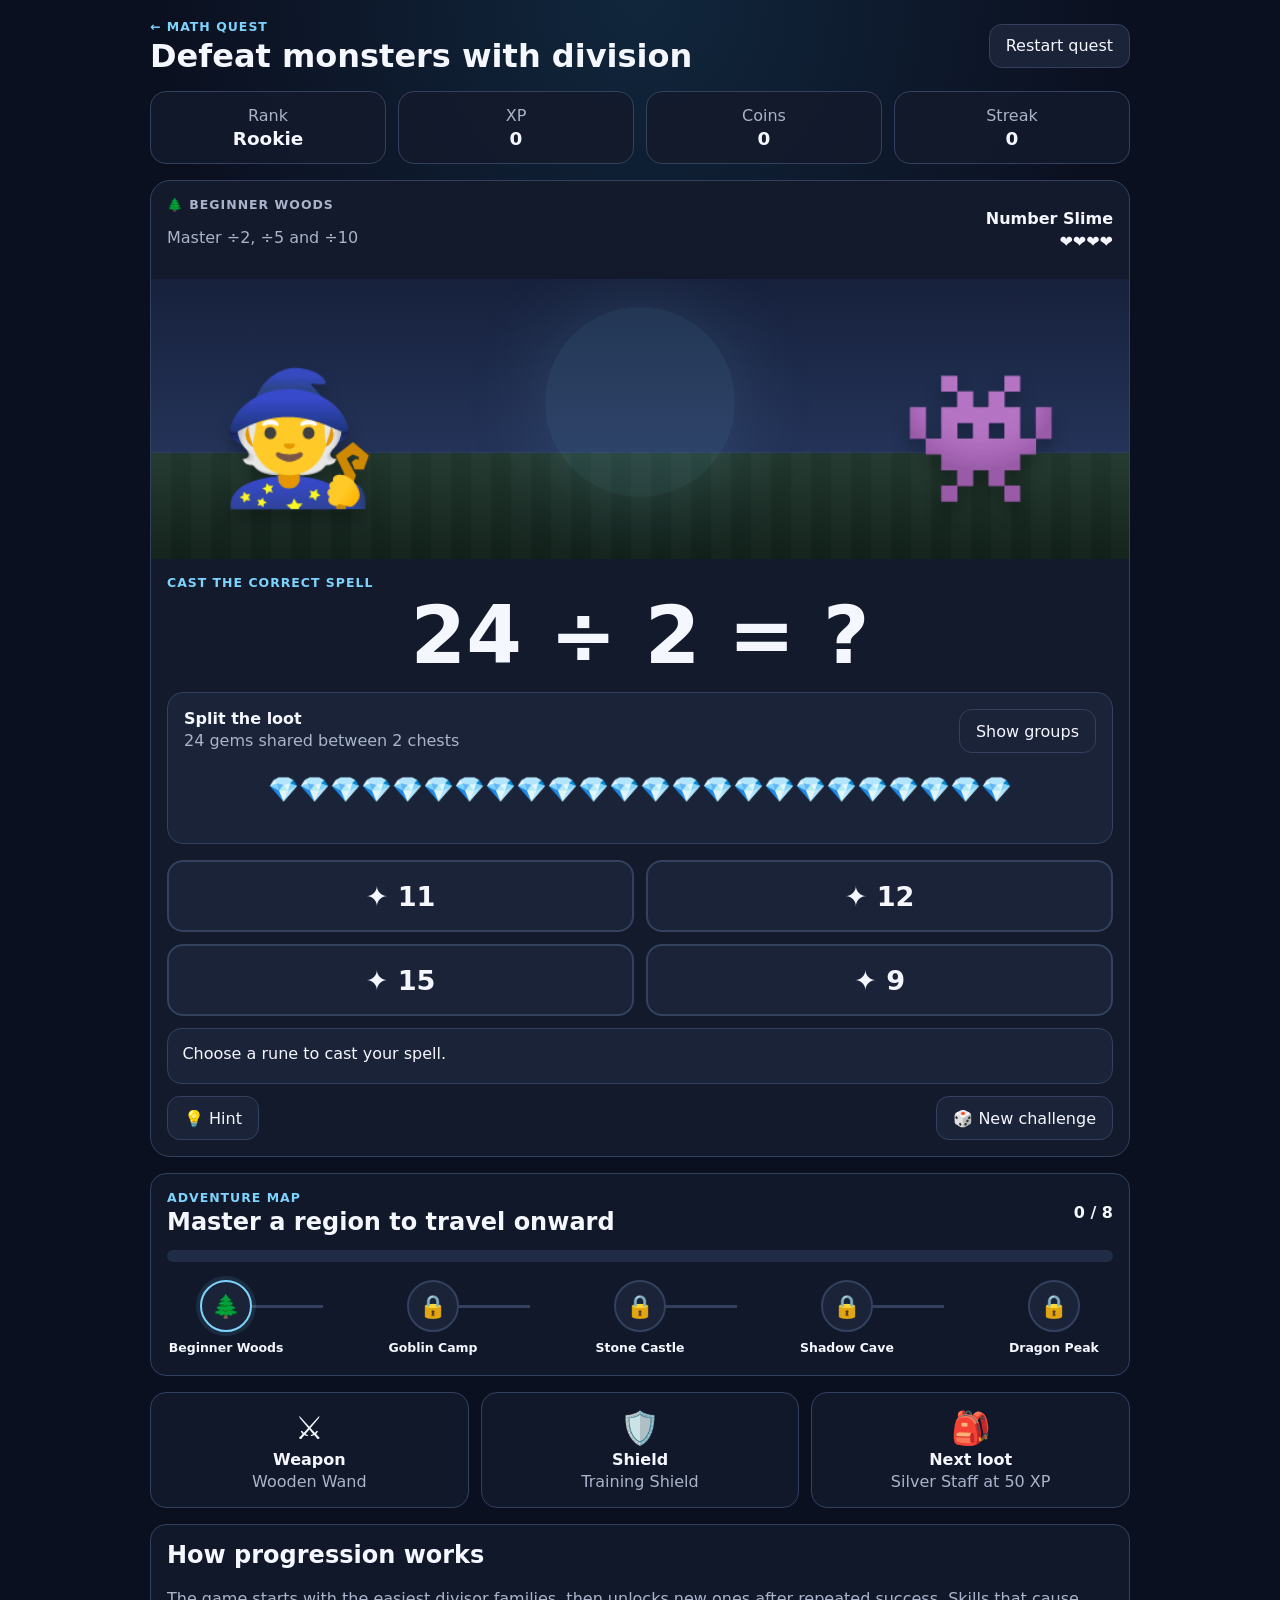
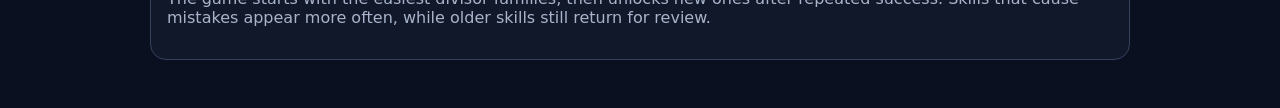
==== division.html @ 0c54f163 "Move Division Quest to its own page" ====
<!doctype html>
<html lang="en">
<head>
  <meta charset="utf-8" />
  <meta name="viewport" content="width=device-width, initial-scale=1" />
  <meta name="theme-color" content="#111827" />
  <title>Division Quest</title>
  <link rel="stylesheet" href="styles.css" />
</head>
<body>
  <main class="app-shell">
    <header class="topbar">
      <div>
        <a href="index.html" class="eyebrow" style="text-decoration:none">← Math Quest</a>
        <h1>Defeat monsters with division</h1>
      </div>
      <button id="resetGame" class="secondary-button" type="button">Restart quest</button>
    </header>

    <section class="stats" aria-label="Player stats">
      <div class="stat-card"><span>Rank</span><strong id="rank">Rookie</strong></div>
      <div class="stat-card"><span>XP</span><strong id="xp">0</strong></div>
      <div class="stat-card"><span>Coins</span><strong id="coins">0</strong></div>
      <div class="stat-card"><span>Streak</span><strong id="streak">0</strong></div>
    </section>

    <section class="battle-card">
      <div class="battle-header">
        <div>
          <p class="eyebrow" id="zoneName">Beginner Woods</p>
          <p id="zoneGoal">Master ÷2, ÷5 and ÷10</p>
        </div>
        <div class="enemy-meta">
          <strong id="enemyName">Number Slime</strong>
          <div id="enemyHearts" class="hearts" aria-label="Enemy health"></div>
        </div>
      </div>

      <div class="battle-scene" aria-label="Battle scene">
        <div class="sky-glow"></div>
        <div class="ground"></div>
        <div id="hero" class="fighter hero" aria-label="Player wizard">🧙</div>
        <div id="spellOrb" class="spell-orb" aria-hidden="true">✨➗✨</div>
        <div id="monster" class="fighter monster" aria-label="Enemy">👾</div>
      </div>

      <div class="problem-panel">
        <p class="eyebrow">Cast the correct spell</p>
        <div id="question" class="question">20 ÷ 5 = ?</div>

        <div class="visual-math">
          <div class="visual-copy">
            <strong>Split the loot</strong>
            <span id="visualLabel">20 gems shared between 5 chests</span>
          </div>
          <button id="showGroups" class="secondary-button" type="button">Show groups</button>
          <div id="groups" class="groups" aria-live="polite"></div>
        </div>

        <div id="answers" class="answers" aria-label="Answer choices"></div>

        <div id="feedback" class="feedback" aria-live="polite">
          Choose a rune to cast your spell.
        </div>

        <div class="problem-actions">
          <button id="hintButton" class="secondary-button" type="button">💡 Hint</button>
          <button id="newProblemButton" class="secondary-button" type="button">🎲 New challenge</button>
        </div>
      </div>
    </section>

    <section class="progress-card">
      <div class="section-heading">
        <div>
          <p class="eyebrow">Adventure map</p>
          <h2>Master a region to travel onward</h2>
        </div>
        <strong id="masteryLabel">0 / 8</strong>
      </div>
      <div class="progress-track"><div id="masteryBar" class="progress-fill"></div></div>
      <div id="adventureMap" class="adventure-map" aria-label="Adventure map"></div>
    </section>

    <section class="loot-grid">
      <div class="loot-card"><span class="loot-icon">⚔️</span><strong>Weapon</strong><span id="weapon">Wooden Wand</span></div>
      <div class="loot-card"><span class="loot-icon">🛡️</span><strong>Shield</strong><span id="shield">Training Shield</span></div>
      <div class="loot-card"><span class="loot-icon">🎒</span><strong>Next loot</strong><span id="nextLoot">Silver Staff at 50 XP</span></div>
    </section>

    <section class="parent-note">
      <h2>How progression works</h2>
      <p>The game starts with the easiest divisor families, then unlocks new ones after repeated success. Skills that cause mistakes appear more often, while older skills still return for review.</p>
    </section>
  </main>

  <script src="app.js"></script>
</body>
</html>
---- styles.css ----
:root {
  color-scheme: dark;
  --bg: #0b1020;
  --panel: #131a2c;
  --card: #1a2338;
  --card-2: #202b45;
  --text: #f5f7ff;
  --muted: #a9b4ca;
  --border: #33415f;
  --accent: #7dd3fc;
  --accent-strong: #38bdf8;
  --success: #86efac;
  --danger: #fca5a5;
  --gold: #facc15;
}

* { box-sizing: border-box; }

body {
  margin: 0;
  min-width: 320px;
  background:
    radial-gradient(circle at top, rgba(56,189,248,.13), transparent 30rem),
    var(--bg);
  color: var(--text);
  font-family: Inter, ui-sans-serif, system-ui, -apple-system, BlinkMacSystemFont, "Segoe UI", sans-serif;
}

button { font: inherit; }

button:focus-visible {
  outline: 3px solid var(--accent);
  outline-offset: 3px;
}

.app-shell {
  width: min(100% - 1.25rem, 980px);
  margin: 0 auto;
  padding: 1rem 0 3rem;
}

.topbar,
.battle-header,
.section-heading,
.problem-actions,
.visual-math {
  display: flex;
  align-items: center;
  justify-content: space-between;
  gap: 1rem;
  flex-wrap: wrap;
}

.topbar h1,
.section-heading h2 {
  margin: .15rem 0 0;
}

.eyebrow {
  margin: 0;
  color: var(--accent);
  font-weight: 800;
  text-transform: uppercase;
  letter-spacing: .08em;
  font-size: .78rem;
}

.secondary-button {
  min-height: 44px;
  border: 1px solid var(--border);
  background: var(--card);
  color: var(--text);
  border-radius: .8rem;
  padding: .65rem 1rem;
  cursor: pointer;
}

.secondary-button:hover { border-color: var(--accent); }

.stats {
  display: grid;
  grid-template-columns: repeat(4, 1fr);
  gap: .75rem;
  margin: 1rem 0;
}

.stat-card,
.loot-card,
.parent-note,
.progress-card {
  border: 1px solid var(--border);
  background: rgba(19,26,44,.88);
  border-radius: 1rem;
}

.stat-card {
  padding: .85rem;
  text-align: center;
}

.stat-card span,
.loot-card span:last-child,
.visual-copy span,
.battle-header p,
.parent-note p {
  color: var(--muted);
}

.stat-card strong {
  display: block;
  margin-top: .2rem;
  font-size: 1.15rem;
}

.battle-card {
  overflow: hidden;
  border: 1px solid var(--border);
  background: var(--panel);
  border-radius: 1.25rem;
}

.battle-header {
  padding: 1rem;
}

.enemy-meta { text-align: right; }

.hearts { margin-top: .25rem; }

.battle-scene {
  position: relative;
  min-height: 280px;
  overflow: hidden;
  background:
    linear-gradient(180deg, #17213c 0%, #243358 62%, #1c3329 62%, #14251e 100%);
}

.sky-glow {
  position: absolute;
  width: 190px;
  height: 190px;
  left: 50%;
  top: 28px;
  transform: translateX(-50%);
  border-radius: 50%;
  background: rgba(125,211,252,.1);
  box-shadow: 0 0 90px rgba(125,211,252,.14);
}

.ground {
  position: absolute;
  inset: auto 0 0;
  height: 38%;
  background:
    linear-gradient(rgba(255,255,255,.025), rgba(0,0,0,.15)),
    repeating-linear-gradient(90deg, rgba(255,255,255,.025) 0 20px, transparent 20px 40px);
}

.fighter {
  position: absolute;
  bottom: 16%;
  font-size: clamp(5rem, 13vw, 8rem);
  filter: drop-shadow(0 12px 8px rgba(0,0,0,.25));
  user-select: none;
}

.hero { left: 7%; }
.monster { right: 7%; }

.spell-orb {
  position: absolute;
  left: 28%;
  right: 28%;
  top: 44%;
  text-align: center;
  font-size: 2rem;
  opacity: 0;
}

.hero.cast { animation: cast .45s ease; }
.monster.hit { animation: hit .38s ease; }
.spell-orb.go { animation: orb .6s ease; }

@keyframes cast {
  50% { transform: translateY(-12px) scale(1.06); }
}

@keyframes hit {
  25% { transform: translateX(-12px) rotate(-5deg); }
  65% { transform: translateX(8px) rotate(4deg); }
}

@keyframes orb {
  0% { opacity: 0; transform: translateX(-90px) scale(.6); }
  30% { opacity: 1; }
  100% { opacity: 0; transform: translateX(110px) scale(1.25); }
}

.problem-panel { padding: 1rem; }

.question {
  margin: .4rem 0 1rem;
  text-align: center;
  font-size: clamp(2.6rem, 9vw, 5rem);
  line-height: 1;
  font-weight: 900;
}

.visual-math {
  align-items: flex-start;
  border: 1px solid var(--border);
  background: var(--card);
  border-radius: 1rem;
  padding: 1rem;
}

.visual-copy {
  display: grid;
  gap: .2rem;
}

.groups {
  flex-basis: 100%;
  display: flex;
  flex-wrap: wrap;
  justify-content: center;
  gap: .5rem;
  min-height: 58px;
  padding-top: .35rem;
}

.gem-cloud {
  font-size: 1.55rem;
  line-height: 1.25;
  text-align: center;
  overflow-wrap: anywhere;
}

.chest {
  min-width: 64px;
  padding: .45rem;
  border: 1px solid var(--border);
  border-radius: .8rem;
  background: var(--card-2);
  text-align: center;
}

.chest-gems {
  font-size: .9rem;
  overflow-wrap: anywhere;
}

.answers {
  display: grid;
  grid-template-columns: repeat(2, 1fr);
  gap: .75rem;
  margin-top: 1rem;
}

.answer-button {
  min-height: 72px;
  border: 2px solid var(--border);
  background: var(--card);
  color: var(--text);
  border-radius: 1rem;
  font-size: 1.7rem;
  font-weight: 900;
  cursor: pointer;
}

.answer-button:hover:not(:disabled) {
  border-color: var(--accent);
  transform: translateY(-1px);
}

.answer-button:disabled {
  opacity: .4;
  cursor: default;
}

.feedback {
  min-height: 56px;
  margin-top: .75rem;
  padding: .9rem;
  border-radius: .9rem;
  border: 1px solid var(--border);
  background: var(--card);
}

.problem-actions { margin-top: .75rem; }

.progress-card,
.parent-note {
  margin-top: 1rem;
  padding: 1rem;
}

.progress-track {
  height: 12px;
  background: var(--card-2);
  border-radius: 999px;
  overflow: hidden;
  margin-top: .9rem;
}

.progress-fill {
  height: 100%;
  width: 0%;
  background: linear-gradient(90deg, var(--accent), var(--success));
  border-radius: inherit;
  transition: width .3s ease;
}

.adventure-map {
  display: flex;
  align-items: flex-start;
  justify-content: space-between;
  gap: .5rem;
  overflow-x: auto;
  padding: 1.15rem .1rem .25rem;
}

.map-node {
  position: relative;
  min-width: 115px;
  text-align: center;
  color: var(--muted);
}

.map-node::after {
  content: "";
  position: absolute;
  top: 25px;
  left: 72%;
  width: 62%;
  height: 3px;
  background: var(--border);
}

.map-node:last-child::after { display: none; }

.map-icon {
  position: relative;
  z-index: 1;
  display: grid;
  place-items: center;
  width: 52px;
  height: 52px;
  margin: auto;
  border: 2px solid var(--border);
  border-radius: 50%;
  background: var(--card);
  font-size: 1.4rem;
}

.map-node.current .map-icon {
  border-color: var(--accent);
  box-shadow: 0 0 0 4px rgba(125,211,252,.1);
}

.map-node.done .map-icon {
  border-color: var(--success);
}

.map-node strong {
  display: block;
  margin-top: .45rem;
  color: var(--text);
  font-size: .78rem;
}

.loot-grid {
  display: grid;
  grid-template-columns: repeat(3, 1fr);
  gap: .75rem;
  margin-top: 1rem;
}

.loot-card {
  padding: 1rem;
  text-align: center;
  display: grid;
  gap: .2rem;
}

.loot-icon { font-size: 2rem; }

.parent-note h2 { margin-top: 0; }

@media (max-width: 640px) {
  .stats { grid-template-columns: repeat(2, 1fr); }
  .loot-grid { grid-template-columns: 1fr; }
  .battle-scene { min-height: 220px; }
  .fighter { bottom: 18%; }
  .hero { left: 4%; }
  .monster { right: 4%; }
  .enemy-meta { text-align: left; }
}

@media (prefers-reduced-motion: reduce) {
  *, *::before, *::after {
    scroll-behavior: auto !important;
    animation: none !important;
    transition: none !important;
  }
}
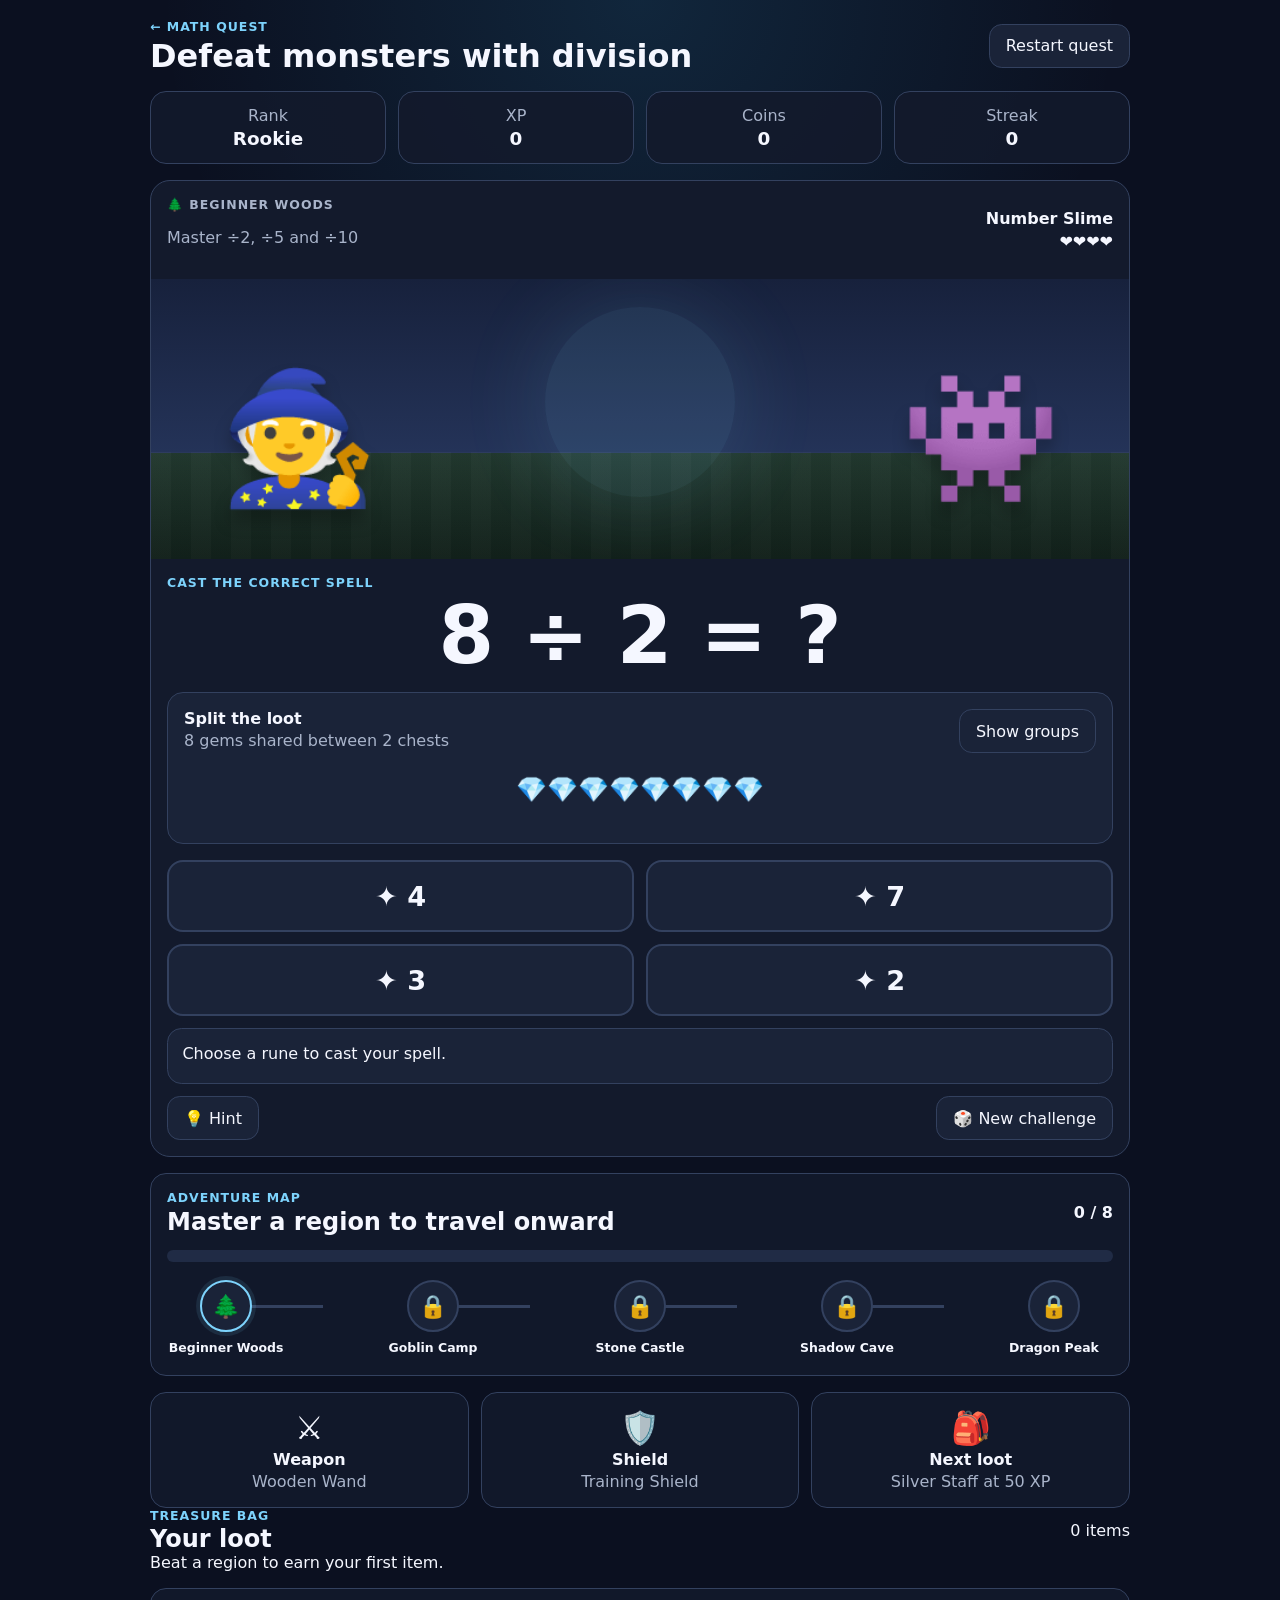
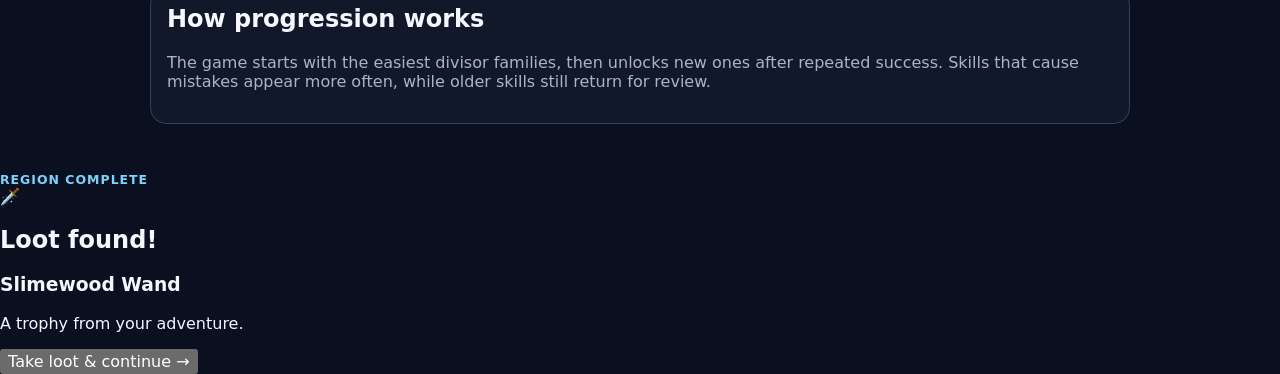
==== commit 3e1e83d6: "Add Division Quest loot inventory and drop reveal" ====
--- a/division.html
+++ b/division.html
@@ -88,12 +88,40 @@
       <div class="loot-card"><span class="loot-icon">🎒</span><strong>Next loot</strong><span id="nextLoot">Silver Staff at 50 XP</span></div>
     </section>
 
+
+    <section class="inventory-card">
+      <div class="section-heading">
+        <div>
+          <p class="eyebrow">Treasure bag</p>
+          <h2>Your loot</h2>
+        </div>
+        <span id="inventoryCount" class="inventory-count">0 items</span>
+      </div>
+      <div id="lootInventory" class="inventory-grid">
+        <div class="empty-inventory">Beat a region to earn your first item.</div>
+      </div>
+    </section>
+
     <section class="parent-note">
       <h2>How progression works</h2>
       <p>The game starts with the easiest divisor families, then unlocks new ones after repeated success. Skills that cause mistakes appear more often, while older skills still return for review.</p>
     </section>
   </main>
 
+
+  <div id="lootDrop" class="loot-drop hidden" role="dialog" aria-modal="true" aria-labelledby="lootDropTitle">
+    <div class="loot-drop-card">
+      <div class="loot-rays" aria-hidden="true"></div>
+      <p class="eyebrow">Region complete</p>
+      <div id="lootDropIcon" class="loot-drop-icon">🗡️</div>
+      <h2 id="lootDropTitle">Loot found!</h2>
+      <h3 id="lootDropName">Slimewood Wand</h3>
+      <p id="lootDropDescription">A trophy from your adventure.</p>
+      <button id="lootContinue" class="loot-continue" type="button">Take loot & continue →</button>
+    </div>
+  </div>
+
+
   <script src="app.js"></script>
 </body>
 </html>
